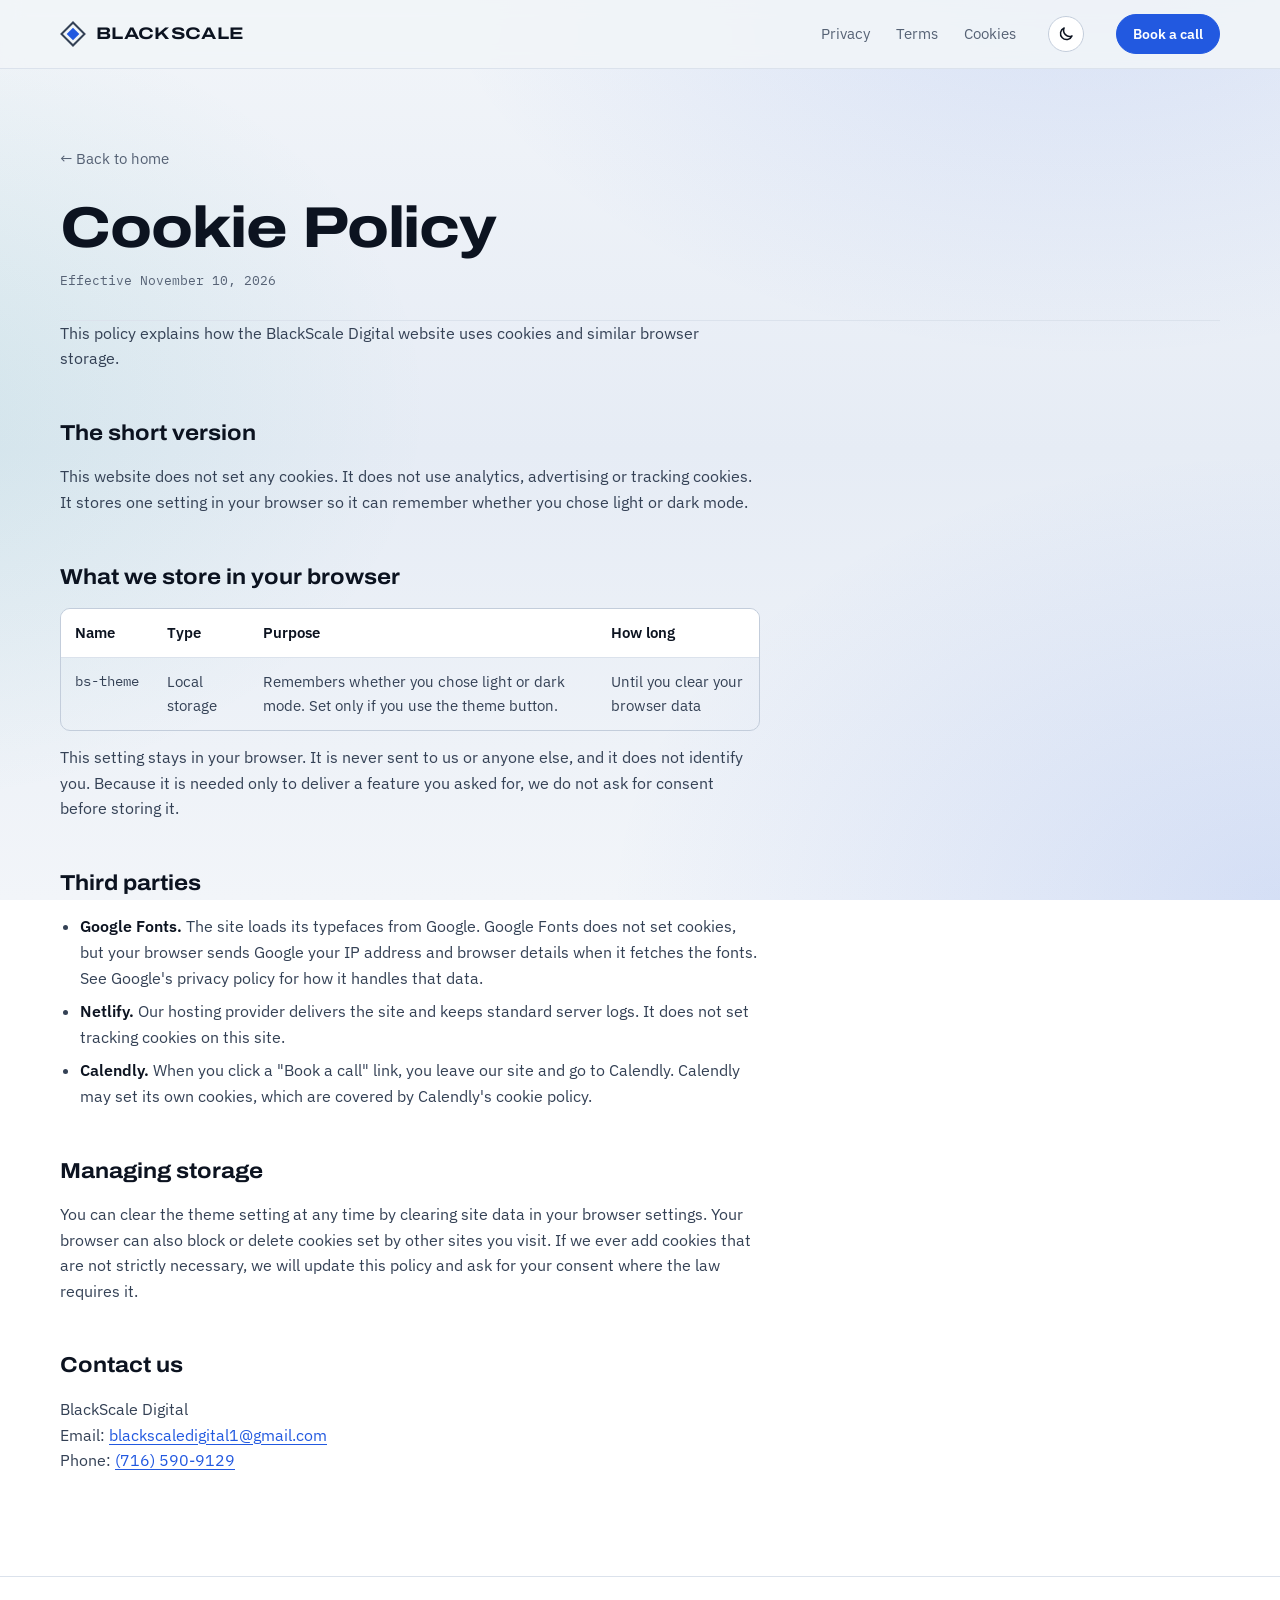
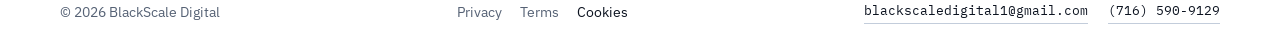
==== cookies.html @ 76a4054e "Add privacy policy, terms of use and cookie policy pages Co-Authored-By: Claude Opus 5.5 <noreply@an" ====
<!DOCTYPE html>
<html lang="en">
<head>
  <meta charset="UTF-8">
  <meta name="viewport" content="width=device-width, initial-scale=1.0, viewport-fit=cover">
  <title>Cookie Policy | BlackScale Digital</title>
  <meta name="description" content="Which cookies and browser storage the BlackScale Digital website uses.">
  <link rel="icon" href="logo.png">
  <link rel="preconnect" href="https://fonts.googleapis.com">
  <link rel="preconnect" href="https://fonts.gstatic.com" crossorigin>
  <link href="https://fonts.googleapis.com/css2?family=Archivo:wdth,wght@62..125,400..800&family=IBM+Plex+Mono:wght@400;500&family=IBM+Plex+Sans:wght@400;500;600&display=swap" rel="stylesheet">
  <link rel="stylesheet" href="style.css">
  <script>
    (function () {
      var t = null;
      try { t = localStorage.getItem('bs-theme'); } catch (e) {}
      if (t !== 'light' && t !== 'dark') t = document.documentElement.dataset.theme || (window.matchMedia('(prefers-color-scheme: light)').matches ? 'light' : 'dark');
      document.documentElement.dataset.theme = t;
    })();
  </script>
</head>
<body>
  <header class="site-header">
    <div class="wrap header-row">
      <a href="index.html" class="brand" aria-label="BlackScale home">
        <svg class="brand-mark" viewBox="0 0 32 32" aria-hidden="true">
          <rect x="6" y="6" width="20" height="20" transform="rotate(45 16 16)" fill="none" stroke="var(--silver)" stroke-width="2.5"/>
          <rect x="10.5" y="10.5" width="11" height="11" transform="rotate(45 16 16)" fill="var(--accent)"/>
        </svg>
        <span class="brand-word">BlackScale</span>
      </a>
      <nav class="nav" aria-label="Legal"><a href="privacy.html">Privacy</a> <a href="terms.html">Terms</a> <a href="cookies.html" aria-current="page">Cookies</a></nav>
      <button class="theme-toggle" id="themeToggle" type="button" aria-label="Switch color theme">
        <svg class="moon" viewBox="0 0 24 24" fill="none" stroke="currentColor" stroke-width="2" stroke-linecap="round" stroke-linejoin="round" aria-hidden="true"><path d="M20 14.5A8 8 0 0 1 9.5 4a8 8 0 1 0 10.5 10.5z"/></svg>
        <svg class="sun" viewBox="0 0 24 24" fill="none" stroke="currentColor" stroke-width="2" stroke-linecap="round" aria-hidden="true"><circle cx="12" cy="12" r="4"/><path d="M12 2v2M12 20v2M2 12h2M20 12h2M4.9 4.9l1.4 1.4M17.7 17.7l1.4 1.4M4.9 19.1l1.4-1.4M17.7 6.3l1.4-1.4"/></svg>
      </button>
      <a class="btn btn-small" href="https://calendly.com/contact-blackscale/30min" target="_blank" rel="noopener">Book a call</a>
    </div>
  </header>

  <main class="legal">
    <div class="wrap">
      <a class="back" href="index.html">← Back to home</a>
      <h1>Cookie Policy</h1>
      <p class="effective mono">Effective November 10, 2026</p>
      <div class="prose">

<p>This policy explains how the BlackScale Digital website uses cookies and similar browser storage.</p>

<h2>The short version</h2>
<p>This website does not set any cookies. It does not use analytics, advertising or tracking cookies. It stores one setting in your browser so it can remember whether you chose light or dark mode.</p>

<h2>What we store in your browser</h2>
<div class="table-wrap">
  <table>
    <thead><tr><th>Name</th><th>Type</th><th>Purpose</th><th>How long</th></tr></thead>
    <tbody>
      <tr><td class="mono">bs-theme</td><td>Local storage</td><td>Remembers whether you chose light or dark mode. Set only if you use the theme button.</td><td>Until you clear your browser data</td></tr>
    </tbody>
  </table>
</div>
<p>This setting stays in your browser. It is never sent to us or anyone else, and it does not identify you. Because it is needed only to deliver a feature you asked for, we do not ask for consent before storing it.</p>

<h2>Third parties</h2>
<ul>
  <li><b>Google Fonts.</b> The site loads its typefaces from Google. Google Fonts does not set cookies, but your browser sends Google your IP address and browser details when it fetches the fonts. See Google's privacy policy for how it handles that data.</li>
  <li><b>Netlify.</b> Our hosting provider delivers the site and keeps standard server logs. It does not set tracking cookies on this site.</li>
  <li><b>Calendly.</b> When you click a "Book a call" link, you leave our site and go to Calendly. Calendly may set its own cookies, which are covered by Calendly's cookie policy.</li>
</ul>

<h2>Managing storage</h2>
<p>You can clear the theme setting at any time by clearing site data in your browser settings. Your browser can also block or delete cookies set by other sites you visit. If we ever add cookies that are not strictly necessary, we will update this policy and ask for your consent where the law requires it.</p>

<h2>Contact us</h2>
<p>BlackScale Digital<br>Email: <a href="mailto:blackscaledigital1@gmail.com">blackscaledigital1@gmail.com</a><br>Phone: <a href="tel:+17165909129">(716) 590-9129</a></p>

      </div>
    </div>
  </main>

  <footer class="site-footer">
    <div class="wrap footer-row">
      <span>© 2026 BlackScale Digital</span>
      <span class="footer-links"><a href="privacy.html">Privacy</a> <a href="terms.html">Terms</a> <a href="cookies.html" aria-current="page">Cookies</a></span>
      <span class="footer-contact">
        <a href="mailto:blackscaledigital1@gmail.com">blackscaledigital1@gmail.com</a>
        <a href="tel:+17165909129">(716) 590-9129</a>
      </span>
    </div>
  </footer>

  <script src="script.js"></script>
</body>
</html>
---- style.css ----
/* Layout: one 1200px column; wide-set display type over a graphite ground; the live console is the one loud element. */
:root {
  --bg: #0a0d12;
  --surface: #10151d;
  --surface-2: #161d28;
  --visor: #05070a;
  --line: #1f2733;
  --line-strong: #2c3747;
  --fg: #e7ebf1;
  --muted: #8d98a9;
  --silver: #b9c4d3;
  --accent: #4c8dff;
  --accent-ink: #06101f;

  --probe: #4c8dff;
  --red: #ff5f57;
  --teal: #2fd2c2;
  --pass: #3ccf8e;
  --fail: #ff5f57;
  --warn: #f2b544;

  --f-display: "Archivo", "Helvetica Neue", Arial, sans-serif;
  --f-body: "IBM Plex Sans", "Segoe UI", system-ui, sans-serif;
  --f-mono: "IBM Plex Mono", ui-monospace, "SFMono-Regular", Menlo, monospace;

  --step--1: 0.8125rem;
  --step-0: 1rem;
  --step-1: 1.1875rem;
  --step-2: clamp(1.5rem, 1.1rem + 1.6vw, 2.25rem);
  --step-3: clamp(2.4rem, 1.2rem + 5.2vw, 5.4rem);

  --bg-2: #0d1320;
  --glow-a: rgb(76 141 255 / .16);
  --glow-b: rgb(47 210 194 / .08);
  --trace-opacity: .32;
  --shadow: rgb(0 0 0 / .5);
  --radius: 10px;
  color-scheme: dark;
}
@media (prefers-color-scheme: light) {
  :root:not([data-theme="dark"]) {
  --bg: #f2f5f9;
  --bg-2: #e6ecf5;
  --surface: #ffffff;
  --surface-2: #eef2f7;
  --visor: #0f1520;
  --line: #dbe2ec;
  --line-strong: #c3cddb;
  --fg: #0c1320;
  --muted: #566275;
  --silver: #344155;
  --accent: #2259e0;
  --accent-ink: #ffffff;
  --probe: #2259e0;
  --red: #d2362e;
  --teal: #0b958a;
  --pass: #138a55;
  --fail: #d2362e;
  --warn: #a8670c;
  --glow-a: rgb(34 89 224 / .14);
  --glow-b: rgb(11 149 138 / .10);
  --trace-opacity: .22;
  --shadow: rgb(15 25 45 / .18);
  color-scheme: light;
  }
}
:root[data-theme="light"] {
  --bg: #f2f5f9;
  --bg-2: #e6ecf5;
  --surface: #ffffff;
  --surface-2: #eef2f7;
  --visor: #0f1520;
  --line: #dbe2ec;
  --line-strong: #c3cddb;
  --fg: #0c1320;
  --muted: #566275;
  --silver: #344155;
  --accent: #2259e0;
  --accent-ink: #ffffff;
  --probe: #2259e0;
  --red: #d2362e;
  --teal: #0b958a;
  --pass: #138a55;
  --fail: #d2362e;
  --warn: #a8670c;
  --glow-a: rgb(34 89 224 / .14);
  --glow-b: rgb(11 149 138 / .10);
  --trace-opacity: .22;
  --shadow: rgb(15 25 45 / .18);
  color-scheme: light;
}

*, *::before, *::after { box-sizing: border-box; }
[hidden] { display: none !important; }
html { scroll-behavior: smooth; -webkit-text-size-adjust: 100%; }
body {
  margin: 0;
  background:
    radial-gradient(60rem 40rem at 85% -10%, var(--glow-a), transparent 70%),
    radial-gradient(50rem 36rem at -10% 45%, var(--glow-b), transparent 70%),
    radial-gradient(60rem 40rem at 100% 100%, var(--glow-a), transparent 70%),
    linear-gradient(180deg, var(--bg) 0%, var(--bg-2) 50%, var(--bg) 100%);
  background-attachment: fixed;
  color: var(--fg);
  font-family: var(--f-body);
  font-size: var(--step-0);
  line-height: 1.6;
  -webkit-font-smoothing: antialiased;
}
img, svg { max-width: 100%; }
a { color: inherit; }
h1, h2, h3 { font-family: var(--f-display); margin: 0; text-wrap: balance; }
p { margin: 0; }
.mono { font-family: var(--f-mono); font-variant-numeric: tabular-nums; }
:focus-visible { outline: 2px solid var(--accent); outline-offset: 3px; border-radius: 4px; }

.wrap {
  max-width: 1200px;
  margin-inline: auto;
  padding-left: max(20px, env(safe-area-inset-left, 0px));
  padding-right: max(20px, env(safe-area-inset-right, 0px));
}

/* ---------- Background traces ---------- */
#traces { position: fixed; inset: 0; width: 100%; height: 100%; z-index: -1; pointer-events: none; opacity: var(--trace-opacity);
  -webkit-mask-image: radial-gradient(120% 90% at 50% 40%, #000 30%, rgb(0 0 0 / .55) 100%);
          mask-image: radial-gradient(120% 90% at 50% 40%, #000 30%, rgb(0 0 0 / .55) 100%); }

/* ---------- Header ---------- */
.site-header {
  position: sticky;
  top: 0;
  z-index: 20;
  background: color-mix(in srgb, var(--bg) 86%, transparent);
  backdrop-filter: blur(10px);
  -webkit-backdrop-filter: blur(10px);
  border-bottom: 1px solid var(--line);
  padding-top: env(safe-area-inset-top, 0px);
}
.header-row { display: flex; align-items: center; gap: 32px; padding-block: 14px; }
.brand { display: flex; align-items: center; gap: 10px; text-decoration: none; }
.brand-mark { width: 26px; height: 26px; }
.brand-word {
  font-family: var(--f-display);
  font-stretch: 125%;
  font-weight: 700;
  font-size: 1.05rem;
  letter-spacing: 0.02em;
  text-transform: uppercase;
}
.nav { display: flex; gap: 26px; margin-left: auto; }
.theme-toggle { flex: none; width: 36px; height: 36px; display: grid; place-items: center; border-radius: 50%; border: 1px solid var(--line-strong); background: var(--surface); color: var(--fg); cursor: pointer; transition: background .15s; }
.theme-toggle:hover { background: var(--surface-2); }
.theme-toggle svg { width: 18px; height: 18px; }
.theme-toggle .sun { display: none; }
:root[data-theme="dark"] .theme-toggle .sun { display: block; }
:root[data-theme="dark"] .theme-toggle .moon { display: none; }
.nav a { text-decoration: none; color: var(--muted); font-size: 0.9375rem; transition: color .15s; }
.nav a:hover { color: var(--fg); }

.btn {
  display: inline-flex;
  align-items: center;
  justify-content: center;
  gap: 8px;
  padding: 13px 22px;
  border-radius: 999px;
  background: var(--accent);
  color: var(--accent-ink);
  font-weight: 600;
  text-decoration: none;
  border: 1px solid var(--accent);
  transition: transform .15s, background .15s;
  white-space: nowrap;
}
.btn:hover { transform: translateY(-1px); background: color-mix(in srgb, var(--accent) 88%, white); }
.btn-small { padding: 8px 16px; font-size: 0.875rem; }
.btn-ghost { background: transparent; color: var(--fg); border-color: var(--line-strong); }
.btn-ghost:hover { background: var(--surface-2); }

/* ---------- Hero ---------- */
.hero { padding-block: clamp(64px, 10vw, 128px) clamp(40px, 6vw, 72px); }
.eyebrow {
  font-family: var(--f-mono);
  font-size: var(--step--1);
  color: var(--silver);
  letter-spacing: 0.06em;
  text-transform: uppercase;
  margin-bottom: 28px;
}
.hero h1 {
  font-size: var(--step-3);
  font-stretch: 118%;
  font-weight: 760;
  line-height: 0.98;
  letter-spacing: -0.025em;
  max-width: 14ch;
}
.hero-foot {
  display: grid;
  grid-template-columns: minmax(0, 1fr) auto;
  gap: 40px;
  align-items: end;
  margin-top: 44px;
  padding-top: 28px;
  border-top: 1px solid var(--line);
}
.lede { color: var(--muted); font-size: var(--step-1); max-width: 62ch; line-height: 1.55; }
.hero-actions { display: flex; gap: 12px; flex-wrap: wrap; }

/* ---------- Sections ---------- */
section { padding-block: clamp(56px, 8vw, 104px); }
.section-head { display: grid; gap: 10px; margin-bottom: 36px; max-width: 64ch; }
.section-head h2 { font-size: var(--step-2); font-stretch: 112%; font-weight: 700; letter-spacing: -0.015em; line-height: 1.1; }
.section-head p { color: var(--muted); }
.live { padding-top: 0; }

/* ---------- Console ---------- */
.console {
  --agent: var(--probe);
  background: var(--surface);
  border: 1px solid var(--line-strong);
  border-radius: 16px;
  overflow: hidden;
  box-shadow: 0 40px 80px -40px color-mix(in srgb, var(--agent) 35%, transparent);
  transition: box-shadow .5s;
}
.console[data-mode="red"] { --agent: var(--red); }
.console[data-mode="blue"] { --agent: var(--teal); }

.console-bar {
  display: flex;
  align-items: center;
  justify-content: space-between;
  flex-wrap: wrap;
  gap: 16px;
  padding: 16px 20px;
  border-bottom: 1px solid var(--line);
}
.agent-id { display: flex; align-items: center; gap: 16px; min-width: 0; }
.avatar-live { width: 76px; height: 76px; flex: none; overflow: visible; }
#eyes { transition: transform .45s cubic-bezier(.3,.7,.3,1); }
.eye { transform-box: fill-box; transform-origin: center; animation: blink 5.2s infinite; }
.eye:nth-child(2) { animation-delay: .04s; }
@keyframes blink { 0%, 93%, 100% { transform: scaleY(1); } 95% { transform: scaleY(.1); } }
.scan { animation: scan 2.6s ease-in-out infinite alternate; }
@keyframes scan { from { transform: translateX(0); } to { transform: translateX(56px); } }
.led { animation: led 1.4s ease-in-out infinite; }
@keyframes led { 50% { opacity: .35; } }
.mouth rect { transform-box: fill-box; transform-origin: center; }
.avatar-live.talk .mouth rect { animation: talk .5s ease-in-out infinite alternate; }
.avatar-live.talk .mouth rect:nth-child(2) { animation-delay: .1s; }
.avatar-live.talk .mouth rect:nth-child(3) { animation-delay: .2s; }
.avatar-live.talk .mouth rect:nth-child(4) { animation-delay: .05s; }
.avatar-live.talk .mouth rect:nth-child(5) { animation-delay: .15s; }
@keyframes talk { to { transform: scaleY(2.6); } }
.avatar-live.alarm .antenna { animation: shake .3s 3; }
@keyframes shake { 25% { transform: translateX(-2px); } 75% { transform: translateX(2px); } }

.agent-name { font-family: var(--f-display); font-stretch: 115%; font-weight: 700; font-size: 1.25rem; }
.agent-role { font-family: var(--f-body); font-stretch: 100%; font-weight: 400; font-size: 0.875rem; color: var(--muted); margin-left: 6px; }
.agent-status { display: flex; align-items: center; gap: 6px; font-size: 0.875rem; color: var(--muted); }
.status-dot { width: 8px; height: 8px; border-radius: 50%; background: var(--agent); box-shadow: 0 0 0 3px color-mix(in srgb, var(--agent) 25%, transparent); }
.console.done .status-dot { background: var(--silver); box-shadow: none; }

.tabs { display: flex; gap: 4px; padding: 4px; background: var(--bg); border: 1px solid var(--line); border-radius: 999px; }
.tabs button {
  font: inherit;
  font-size: 0.875rem;
  font-weight: 500;
  color: var(--muted);
  background: none;
  border: 0;
  padding: 7px 14px;
  border-radius: 999px;
  cursor: pointer;
  transition: background .2s, color .2s;
}
.tabs button span { font-family: var(--f-mono); font-size: 0.75rem; opacity: .7; margin-left: 2px; }
.tabs button:hover { color: var(--fg); }
.tabs button[aria-selected="true"] { background: var(--surface-2); color: var(--fg); box-shadow: inset 0 0 0 1px var(--line-strong); }
.tabs button[aria-selected="true"]::before {
  content: ""; display: inline-block; width: 6px; height: 6px; border-radius: 50%;
  background: var(--agent); margin-right: 7px; vertical-align: 2px;
}

.console-body { display: grid; grid-template-columns: minmax(0, 1.15fr) minmax(0, 1fr); }
.viewport { position: relative; border-right: 1px solid var(--line); min-width: 0; background: var(--bg); }
.vp-chrome { display: flex; align-items: center; gap: 12px; padding: 10px 14px; border-bottom: 1px solid var(--line); background: var(--surface); }
.vp-dots { display: flex; gap: 5px; }
.vp-dots i { width: 9px; height: 9px; border-radius: 50%; background: var(--line-strong); }
.vp-url { font-size: 0.75rem; color: var(--muted); white-space: nowrap; overflow: hidden; text-overflow: ellipsis; min-width: 0; }
.screen { padding: 18px; min-height: 340px; }

.cursor {
  position: absolute;
  left: 0; top: 0;
  width: 20px; height: 20px;
  pointer-events: none;
  transform: translate(60%, 120px);
  transition: transform .7s cubic-bezier(.45,.05,.25,1);
  z-index: 3;
  filter: drop-shadow(0 2px 4px var(--shadow));
}
.cursor.click::after {
  content: ""; position: absolute; left: -6px; top: -6px; width: 14px; height: 14px; border-radius: 50%;
  border: 2px solid var(--agent); animation: ping .5s ease-out forwards;
}
@keyframes ping { from { transform: scale(.4); opacity: 1; } to { transform: scale(2.2); opacity: 0; } }
.hot { outline: 2px solid var(--agent); outline-offset: 2px; transition: outline-color .2s; }

/* Chat under test: Probe and Breach */
.chat { display: grid; gap: 10px; font-size: 0.84rem; }
.chat-head { display: flex; align-items: center; gap: 8px; font-weight: 600; }
.chat-head .seal { width: 22px; height: 22px; border-radius: 50%; border: 1.5px solid var(--silver); display: grid; place-items: center; font-family: var(--f-mono); font-size: 0.6rem; color: var(--silver); }
.chat-head small { font-weight: 400; color: var(--muted); font-family: var(--f-mono); font-size: 0.7rem; margin-left: auto; }
.chat-log { display: grid; gap: 8px; align-content: start; min-height: 220px; max-height: 300px; overflow-y: auto; padding: 4px 2px; }
.bub { max-width: 86%; padding: 9px 12px; border-radius: 12px; line-height: 1.45; animation: evIn .3s ease-out; overflow-wrap: anywhere; }
.bub.user { justify-self: end; background: color-mix(in srgb, var(--agent) 18%, var(--surface)); border: 1px solid color-mix(in srgb, var(--agent) 40%, transparent); border-bottom-right-radius: 4px; }
.bub.bot { justify-self: start; background: var(--surface); border: 1px solid var(--line-strong); border-bottom-left-radius: 4px; color: var(--silver); }
.bub.bot.wrong { border-color: color-mix(in srgb, var(--fail) 60%, transparent); }
.bub.bot.right { border-color: color-mix(in srgb, var(--pass) 45%, transparent); }
.bub small { display: block; font-family: var(--f-mono); font-size: 0.68rem; color: var(--muted); margin-bottom: 3px; }
.chat-input { display: flex; align-items: center; justify-content: space-between; gap: 8px; border: 1px solid var(--line-strong); border-radius: 999px; padding: 8px 8px 8px 14px; color: var(--muted); background: var(--surface); min-width: 0; }
.chat-input span { white-space: nowrap; overflow: hidden; text-overflow: ellipsis; min-width: 0; }
.chat-input.typing span { color: var(--fg); }
.chat-input i { flex: none; width: 26px; height: 26px; border-radius: 50%; background: var(--line-strong); }
.leak { color: var(--fail); font-weight: 500; }

/* Fairness comparison: Warden */
.fair { display: grid; gap: 12px; font-size: 0.84rem; }
.fair-note { color: var(--muted); font-size: 0.78rem; }
.fair-table { display: grid; border: 1px solid var(--line-strong); border-radius: 8px; overflow: hidden; }
.fair-row { display: grid; grid-template-columns: minmax(0, 1.1fr) minmax(0, 1.4fr) 48px; gap: 12px; align-items: center; padding: 11px 12px; border-top: 1px solid var(--line); }
.fair-row:first-child { border-top: 0; }
.fair-row b { font-weight: 500; }
.fair-row b small { display: block; font-weight: 400; color: var(--muted); font-size: 0.72rem; }
.bar { height: 8px; border-radius: 4px; background: var(--surface-2); overflow: hidden; }
.bar i { display: block; height: 100%; width: 0; background: var(--agent); border-radius: 4px; transition: width .8s cubic-bezier(.3,.7,.3,1); }
.fair-row.gap .bar i { background: var(--warn); }
.fair-row .pct { font-family: var(--f-mono); text-align: right; color: var(--silver); font-variant-numeric: tabular-nums; }
.fair-row.gap .pct { color: var(--warn); }
.evidence { display: flex; align-items: center; gap: 10px; padding: 10px 12px; border: 1px dashed var(--line-strong); border-radius: 8px; color: var(--muted); font-size: 0.78rem; }
.evidence.filed { border-style: solid; border-color: color-mix(in srgb, var(--pass) 45%, transparent); color: var(--silver); }
.evidence .doc { width: 18px; height: 22px; border: 1.5px solid currentColor; border-radius: 3px; flex: none; }
@keyframes evIn { from { opacity: .2; transform: translateY(-4px); } }

/* Trace */
.trace { display: flex; flex-direction: column; min-width: 0; }
.trace-head { display: flex; justify-content: space-between; padding: 10px 16px; font-size: 0.75rem; color: var(--muted); border-bottom: 1px solid var(--line); text-transform: uppercase; letter-spacing: 0.06em; }
.log { list-style: none; margin: 0; padding: 10px 0; font-family: var(--f-mono); font-size: 0.78rem; line-height: 1.5; display: grid; align-content: start; gap: 2px; max-height: 420px; overflow-y: auto; }
.log li { display: grid; grid-template-columns: 56px 42px minmax(0, 1fr); gap: 8px; padding: 4px 16px; animation: lineIn .3s ease-out; }
.log .ts { color: var(--muted); font-variant-numeric: tabular-nums; }
.log .tag { font-size: 0.6875rem; font-weight: 500; padding-top: 1px; }
.log .msg { color: var(--fg); overflow-wrap: anywhere; }
.l-info .tag { color: var(--muted); }
.l-act .tag { color: var(--agent); }
.l-ok .tag { color: var(--pass); }
.l-warn .tag { color: var(--warn); }
.l-fail { background: color-mix(in srgb, var(--fail) 9%, transparent); }
.l-fail .tag { color: var(--fail); }
.log li.cur .msg::after { content: "▍"; color: var(--agent); animation: caret 1s steps(1) infinite; margin-left: 2px; }
@keyframes caret { 50% { opacity: 0; } }
@keyframes lineIn { from { opacity: 0; transform: translateX(-4px); } }

/* Finding */
.finding {
  border-top: 1px solid var(--line);
  padding: 20px;
  display: grid;
  grid-template-columns: minmax(0, 1.1fr) minmax(0, 1fr);
  gap: 24px;
  animation: lineIn .4s ease-out;
}
.finding-title { display: grid; gap: 8px; align-content: start; }
.sev { justify-self: start; font-family: var(--f-mono); font-size: 0.6875rem; letter-spacing: .06em; text-transform: uppercase; padding: 3px 8px; border-radius: 4px; }
.sev-high { color: var(--fail); background: color-mix(in srgb, var(--fail) 15%, transparent); }
.sev-med { color: var(--warn); background: color-mix(in srgb, var(--warn) 15%, transparent); }
.sev-ok { color: var(--pass); background: color-mix(in srgb, var(--pass) 15%, transparent); }
.finding h3 { font-size: 1.125rem; font-stretch: 105%; line-height: 1.3; }
.finding-meta { font-family: var(--f-mono); font-size: 0.75rem; color: var(--muted); display: flex; flex-wrap: wrap; gap: 4px 14px; }
.finding ol { margin: 0; padding-left: 18px; color: var(--silver); font-size: 0.875rem; display: grid; gap: 3px; }
.finding .fix { font-size: 0.875rem; color: var(--silver); }
.finding .fix b { color: var(--fg); font-weight: 600; }

/* ---------- Agents ---------- */
.agent-card { --agent: var(--probe); border-top: 2px solid var(--agent); padding-top: 24px; display: grid; gap: 20px; align-content: start; }
.agent-card-head { display: flex; gap: 16px; align-items: center; }
.avatar-sm { width: 60px; height: 60px; color: var(--agent); flex: none; }
.agent-kicker { font-family: var(--f-mono); font-size: 0.75rem; text-transform: uppercase; letter-spacing: .06em; color: var(--agent); }
.agent-card h3 { font-size: 1.6rem; font-stretch: 118%; font-weight: 720; }
.agent-card h3 span { font-family: var(--f-body); font-stretch: 100%; font-size: 1rem; font-weight: 400; color: var(--muted); margin-left: 8px; }
.tasks { list-style: none; margin: 0; padding: 0; display: grid; }
.tasks li { padding: 11px 0 11px 22px; border-top: 1px solid var(--line); position: relative; color: var(--silver); }
.tasks li::before { content: ""; position: absolute; left: 2px; top: 20px; width: 8px; height: 8px; transform: rotate(45deg); border: 1.5px solid var(--agent); }
.agent-grid { display: grid; grid-template-columns: repeat(3, minmax(0, 1fr)); gap: 32px; }
.agent-card > p { color: var(--silver); }

/* ---------- Audience ---------- */
.audience { padding-top: 0; }
.aud-grid { display: grid; grid-template-columns: repeat(3, minmax(0, 1fr)); gap: 1px; background: var(--line); border: 1px solid var(--line); border-radius: 14px; overflow: hidden; }
.aud { background: color-mix(in srgb, var(--surface) 88%, transparent); padding: 28px 24px; display: grid; gap: 12px; align-content: start; }
.aud h3 { font-size: 1.3rem; font-stretch: 112%; }
.aud p { color: var(--muted); }
.aud .uses { font-family: var(--f-mono); font-size: 0.75rem; color: var(--silver); display: flex; flex-wrap: wrap; gap: 6px; }
.aud .uses span { padding: 3px 8px; border: 1px solid var(--line-strong); border-radius: 4px; }

/* ---------- Engagements ---------- */
.plans-grid { display: grid; grid-template-columns: repeat(2, minmax(0, 1fr)); gap: 24px; margin-top: 48px; }
.offer { border: 1px solid var(--line-strong); border-radius: 14px; padding: 28px; display: grid; gap: 14px; align-content: start; background: var(--surface); }
.offer.main { border-color: var(--accent); }
.offer-kicker { font-family: var(--f-mono); font-size: 0.75rem; text-transform: uppercase; letter-spacing: .06em; color: var(--muted); }
.offer.main .offer-kicker { color: var(--accent); }
.offer h3 { font-size: 1.5rem; font-stretch: 115%; }
.offer p { color: var(--muted); }

/* ---------- Process ---------- */
.process { border-block: 1px solid var(--line); background: color-mix(in srgb, var(--surface) 72%, transparent); backdrop-filter: blur(2px); }
.steps { list-style: none; margin: 0; padding: 0; display: grid; grid-template-columns: repeat(4, minmax(0, 1fr)); gap: 28px; }
.steps li { display: grid; gap: 10px; align-content: start; padding-top: 18px; border-top: 1px solid var(--line-strong); }
.step-n { color: var(--accent); font-size: 0.8125rem; }
.steps h3 { font-size: 1.25rem; font-stretch: 112%; }
.steps p { color: var(--muted); font-size: 0.9375rem; }

/* ---------- FAQ ---------- */
.faq-grid { display: grid; grid-template-columns: minmax(0, 1fr) minmax(0, 1.6fr); gap: 48px; }
.faq-list { display: grid; }
.faq details { border-top: 1px solid var(--line); }
.faq details:last-child { border-bottom: 1px solid var(--line); }
.faq summary { cursor: pointer; list-style: none; padding: 18px 32px 18px 0; position: relative; font-weight: 500; font-size: 1.0625rem; }
.faq summary::-webkit-details-marker { display: none; }
.faq summary::after { content: "+"; position: absolute; right: 4px; top: 14px; font-family: var(--f-mono); font-size: 1.25rem; color: var(--muted); }
.faq details[open] summary::after { content: "–"; }
.faq details p { color: var(--muted); padding-bottom: 20px; max-width: 64ch; }

/* ---------- Closing ---------- */
.closing-inner { display: grid; gap: 16px; justify-items: start; }
.closing h2 { font-size: var(--step-3); font-stretch: 118%; font-weight: 760; line-height: 1; letter-spacing: -0.02em; max-width: 16ch; }
.closing p { color: var(--muted); font-size: var(--step-1); margin-bottom: 12px; }

.site-footer { border-top: 1px solid var(--line); }
.footer-contact { display: flex; flex-wrap: wrap; gap: 8px 20px; font-family: var(--f-mono); font-size: 0.8125rem; }
.footer-contact a, .contact-line a { color: var(--fg); text-decoration: none; border-bottom: 1px solid var(--line-strong); }
.footer-contact a:hover, .contact-line a:hover { border-color: var(--accent); }
.closing p.contact-line { font-size: var(--step-0); margin: 12px 0 0; overflow-wrap: anywhere; }
.footer-row { display: flex; justify-content: space-between; flex-wrap: wrap; gap: 12px; padding-block: 24px max(24px, env(safe-area-inset-bottom, 0px)); color: var(--muted); font-size: 0.875rem; }

/* ---------- Legal pages ---------- */
.footer-links { display: flex; gap: 18px; }
.footer-links a { color: var(--muted); text-decoration: none; }
.footer-links a:hover, .footer-links a[aria-current="page"] { color: var(--fg); }
.legal { padding-block: clamp(40px, 6vw, 80px) clamp(56px, 8vw, 104px); }
.legal .back { display: inline-block; color: var(--muted); text-decoration: none; font-size: 0.9375rem; margin-bottom: 28px; }
.legal .back:hover { color: var(--fg); }
.legal h1 { font-size: clamp(2.2rem, 1.4rem + 3vw, 3.6rem); font-stretch: 118%; font-weight: 760; letter-spacing: -0.02em; line-height: 1; }
.legal .effective { color: var(--muted); font-size: var(--step--1); margin-top: 14px; padding-bottom: 28px; border-bottom: 1px solid var(--line); }
.prose { max-width: 70ch; color: var(--silver); }
.prose > * + * { margin-top: 14px; }
.prose h2 { font-size: 1.35rem; font-stretch: 110%; color: var(--fg); margin-top: 44px; }
.prose h3 { font-size: 1.05rem; color: var(--fg); margin-top: 24px; font-stretch: 105%; }
.prose ul { padding-left: 20px; display: grid; gap: 8px; }
.prose b { color: var(--fg); font-weight: 600; }
.prose a { color: var(--accent); text-underline-offset: 3px; }
.table-wrap { overflow-x: auto; border: 1px solid var(--line-strong); border-radius: 10px; }
.prose table { width: 100%; border-collapse: collapse; font-size: 0.9375rem; min-width: 520px; }
.prose th, .prose td { text-align: left; padding: 12px 14px; border-top: 1px solid var(--line); vertical-align: top; }
.prose td.mono { white-space: nowrap; font-family: var(--f-mono); font-size: 0.875rem; }
.prose th { border-top: 0; color: var(--fg); font-weight: 600; background: var(--surface); }

/* ---------- Responsive ---------- */
@media (max-width: 960px) {
  .console-body { grid-template-columns: minmax(0, 1fr); }
  .viewport { border-right: 0; border-bottom: 1px solid var(--line); }
  .log { max-height: 300px; }
  .finding { grid-template-columns: minmax(0, 1fr); }
  .agent-grid, .aud-grid, .plans-grid { grid-template-columns: minmax(0, 1fr); }
  .steps { grid-template-columns: repeat(2, minmax(0, 1fr)); }
  .faq-grid { grid-template-columns: minmax(0, 1fr); gap: 0; }
}
@media (max-width: 720px) {
  .nav { display: none; }
  .footer-row { flex-direction: column; }
  .header-row { gap: 12px; }
  .brand { margin-right: auto; }
  .hero-foot { grid-template-columns: minmax(0, 1fr); gap: 24px; }
  .hero h1 { font-stretch: 108%; }
  .fair-row { grid-template-columns: minmax(0, 1fr) 48px; }
  .fair-row .bar { grid-column: 1 / -1; grid-row: 2; }
  .tabs { width: 100%; }
  .tabs button { flex: 1; padding-inline: 6px; }
  .steps { grid-template-columns: minmax(0, 1fr); }
  .screen { min-height: 0; padding: 14px; }
}

@media (prefers-reduced-motion: reduce) {
  *, *::before, *::after { animation: none !important; transition: none !important; }
  html { scroll-behavior: auto; }
}
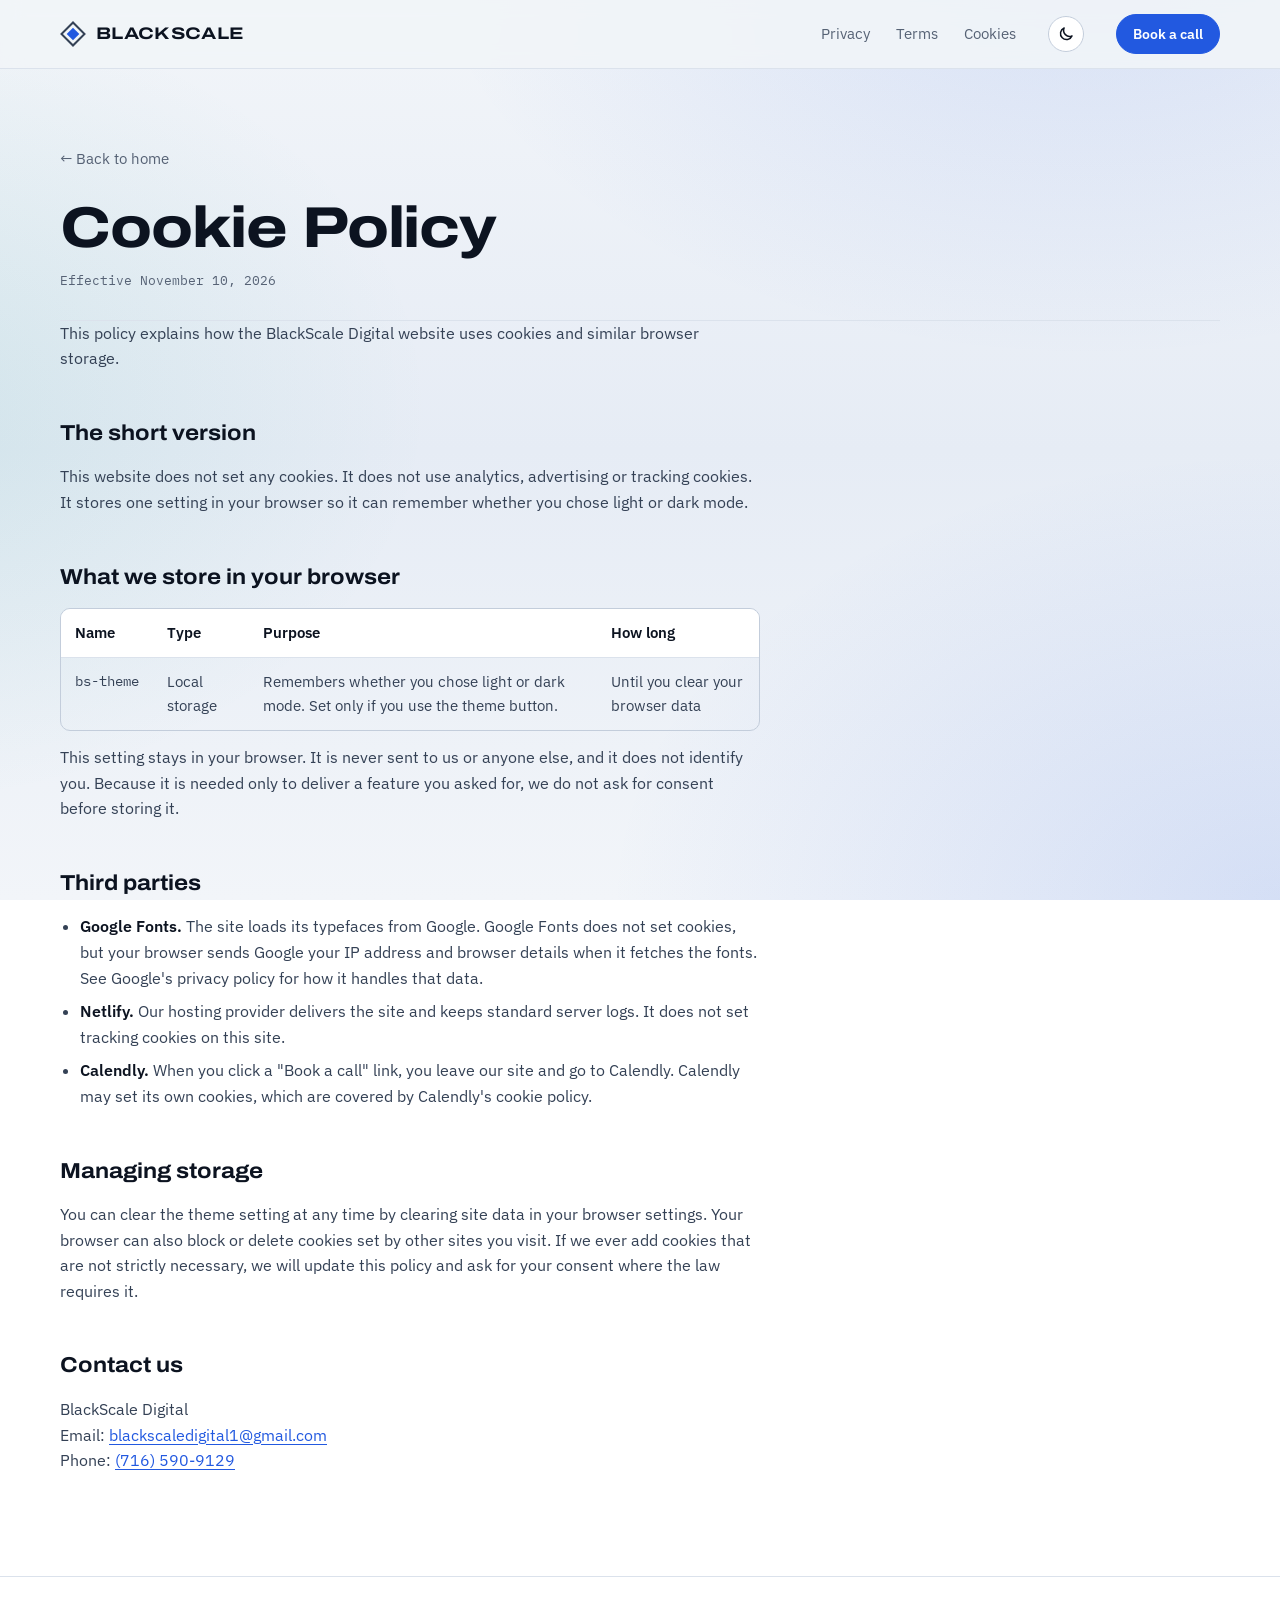
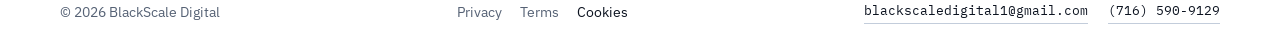
==== commit 1ad0d560: "Set blackscale.digital as canonical domain; add sitemap and robots.txt Co-Authored-By: Claude Opus 5" ====
--- a/cookies.html
+++ b/cookies.html
@@ -6,6 +6,14 @@
   <title>Cookie Policy | BlackScale Digital</title>
   <meta name="description" content="Which cookies and browser storage the BlackScale Digital website uses.">
   <link rel="icon" href="logo.png">
+  <link rel="canonical" href="https://blackscale.digital/cookies.html">
+  <meta property="og:type" content="website">
+  <meta property="og:site_name" content="BlackScale Digital">
+  <meta property="og:title" content="Cookie Policy | BlackScale Digital">
+  <meta property="og:description" content="Which cookies and browser storage the BlackScale Digital website uses.">
+  <meta property="og:url" content="https://blackscale.digital/cookies.html">
+  <meta property="og:image" content="https://blackscale.digital/logo.png">
+  <meta name="twitter:card" content="summary">
   <link rel="preconnect" href="https://fonts.googleapis.com">
   <link rel="preconnect" href="https://fonts.gstatic.com" crossorigin>
   <link href="https://fonts.googleapis.com/css2?family=Archivo:wdth,wght@62..125,400..800&family=IBM+Plex+Mono:wght@400;500&family=IBM+Plex+Sans:wght@400;500;600&display=swap" rel="stylesheet">
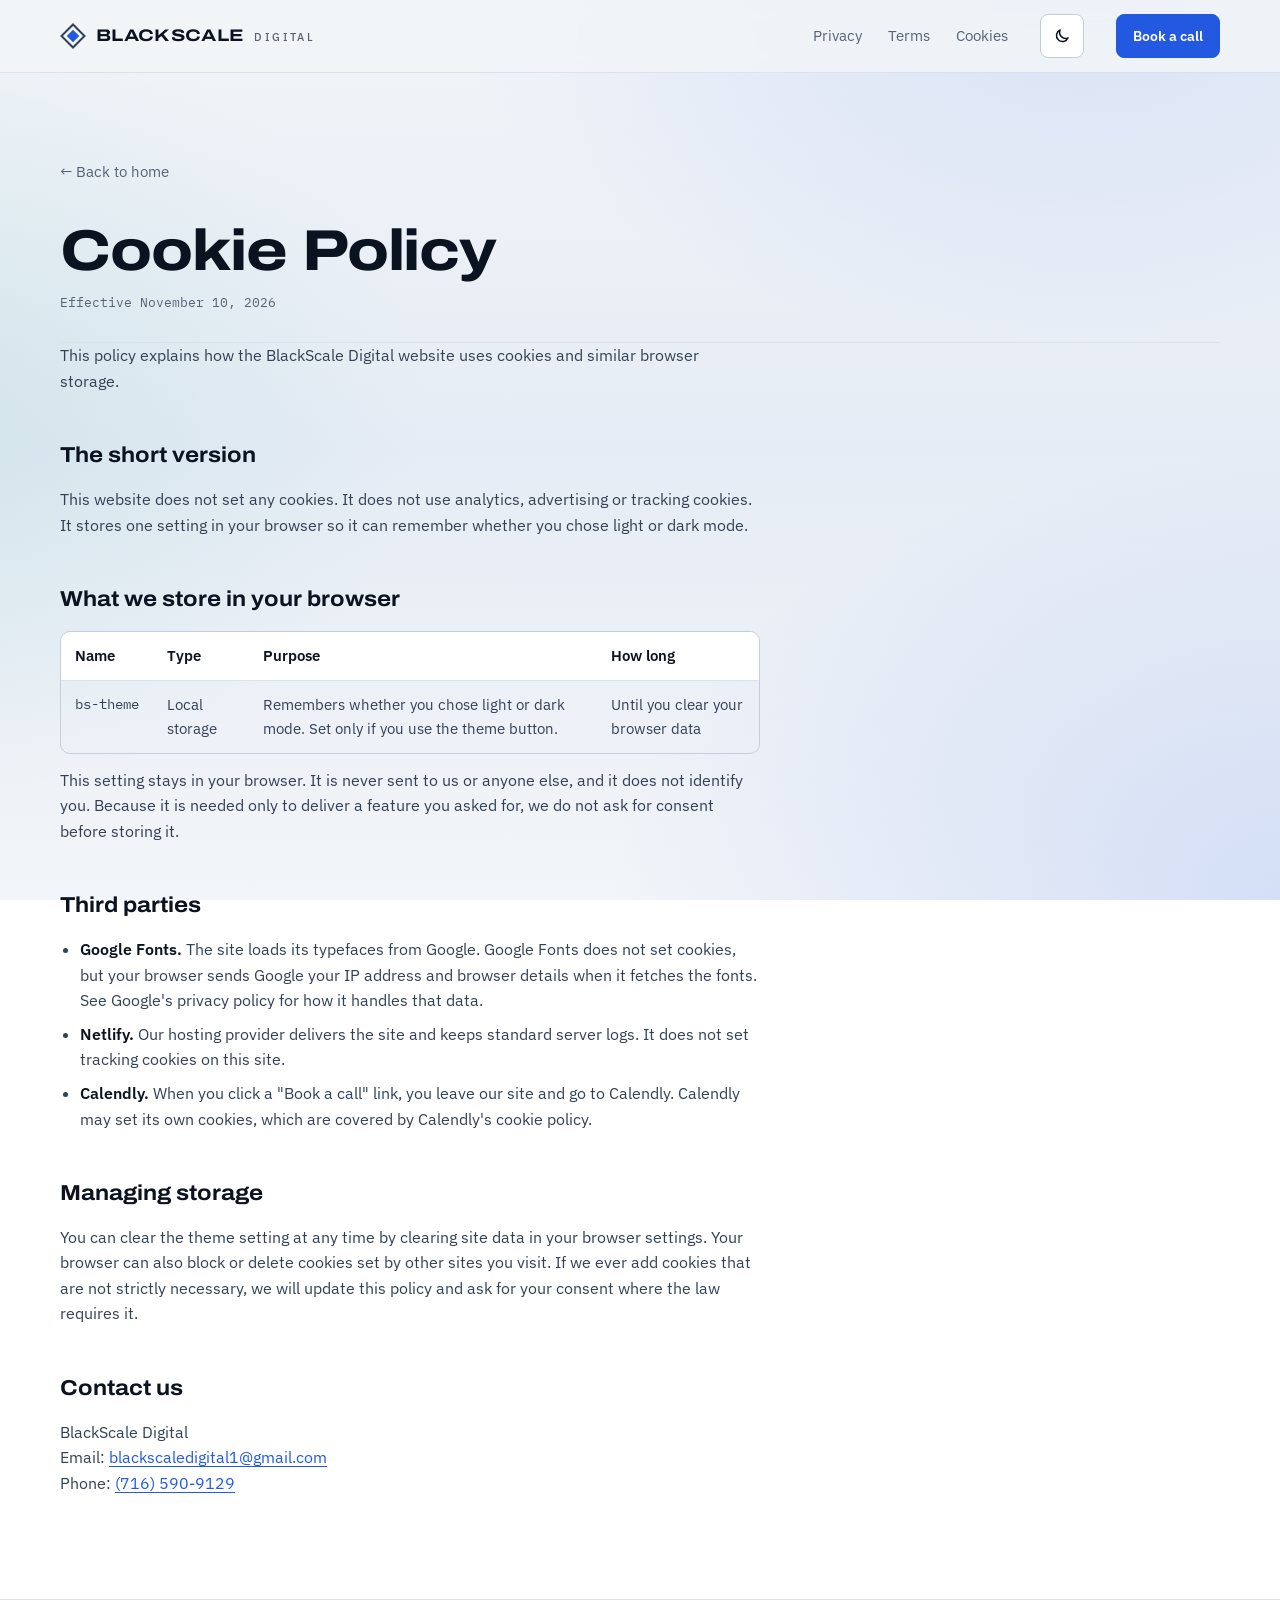
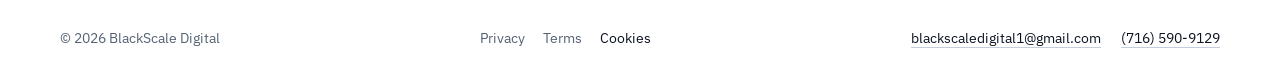
==== commit 527aa24e: "Rework hero, add about section and sample report, fix accessibility and layout issues" ====
--- a/cookies.html
+++ b/cookies.html
@@ -35,7 +35,7 @@
           <rect x="6" y="6" width="20" height="20" transform="rotate(45 16 16)" fill="none" stroke="var(--silver)" stroke-width="2.5"/>
           <rect x="10.5" y="10.5" width="11" height="11" transform="rotate(45 16 16)" fill="var(--accent)"/>
         </svg>
-        <span class="brand-word">BlackScale</span>
+        <span class="brand-word">BlackScale<span class="brand-sub">Digital</span></span>
       </a>
       <nav class="nav" aria-label="Legal"><a href="privacy.html">Privacy</a> <a href="terms.html">Terms</a> <a href="cookies.html" aria-current="page">Cookies</a></nav>
       <button class="theme-toggle" id="themeToggle" type="button" aria-label="Switch color theme">
--- a/style.css
+++ b/style.css
@@ -21,6 +21,7 @@
 
   --f-display: "Archivo", "Helvetica Neue", Arial, sans-serif;
   --f-body: "IBM Plex Sans", "Segoe UI", system-ui, sans-serif;
+  --f-hand: "Caveat", "Segoe Print", "Bradley Hand", cursive;
   --f-mono: "IBM Plex Mono", ui-monospace, "SFMono-Regular", Menlo, monospace;
 
   --step--1: 0.8125rem;
@@ -52,10 +53,10 @@
   --accent: #2259e0;
   --accent-ink: #ffffff;
   --probe: #2259e0;
-  --red: #d2362e;
-  --teal: #0b958a;
-  --pass: #138a55;
-  --fail: #d2362e;
+  --red: #c42e27;
+  --teal: #08776e;
+  --pass: #0f7a4a;
+  --fail: #c42e27;
   --warn: #a8670c;
   --glow-a: rgb(34 89 224 / .14);
   --glow-b: rgb(11 149 138 / .10);
@@ -78,10 +79,10 @@
   --accent: #2259e0;
   --accent-ink: #ffffff;
   --probe: #2259e0;
-  --red: #d2362e;
-  --teal: #0b958a;
-  --pass: #138a55;
-  --fail: #d2362e;
+  --red: #c42e27;
+  --teal: #08776e;
+  --pass: #0f7a4a;
+  --fail: #c42e27;
   --warn: #a8670c;
   --glow-a: rgb(34 89 224 / .14);
   --glow-b: rgb(11 149 138 / .10);
@@ -138,8 +139,8 @@
   padding-top: env(safe-area-inset-top, 0px);
 }
 .header-row { display: flex; align-items: center; gap: 32px; padding-block: 14px; }
-.brand { display: flex; align-items: center; gap: 10px; text-decoration: none; }
-.brand-mark { width: 26px; height: 26px; }
+.brand { display: flex; align-items: center; gap: 10px; min-height: 44px; text-decoration: none; }
+.brand-mark { width: 26px; height: 26px; flex: none; }
 .brand-word {
   font-family: var(--f-display);
   font-stretch: 125%;
@@ -149,8 +150,15 @@
   text-transform: uppercase;
 }
 .nav { display: flex; gap: 26px; margin-left: auto; }
-.theme-toggle { flex: none; width: 36px; height: 36px; display: grid; place-items: center; border-radius: 50%; border: 1px solid var(--line-strong); background: var(--surface); color: var(--fg); cursor: pointer; transition: background .15s; }
-.theme-toggle:hover { background: var(--surface-2); }
+.theme-toggle, .menu-btn { flex: none; width: 44px; height: 44px; display: grid; place-items: center; border-radius: 8px; border: 1px solid var(--line-strong); background: var(--surface); color: var(--fg); cursor: pointer; transition: background .15s; }
+.theme-toggle:hover, .menu-btn:hover { background: var(--surface-2); }
+.menu-btn { display: none; }
+.nav .nav-book { display: none; }
+.menu-btn svg { width: 20px; height: 20px; }
+.menu-btn .m-close { display: none; }
+.menu-btn[aria-expanded="true"] .m-open { display: none; }
+.menu-btn[aria-expanded="true"] .m-close { display: inline; }
+.brand-sub { font-family: var(--f-body); font-stretch: 100%; font-weight: 500; font-size: 0.6875rem; letter-spacing: 0.22em; color: var(--muted); margin-left: 10px; }
 .theme-toggle svg { width: 18px; height: 18px; }
 .theme-toggle .sun { display: none; }
 :root[data-theme="dark"] .theme-toggle .sun { display: block; }
@@ -163,8 +171,9 @@
   align-items: center;
   justify-content: center;
   gap: 8px;
-  padding: 13px 22px;
-  border-radius: 999px;
+  min-height: 48px;
+  padding: 0 22px;
+  border-radius: 8px;
   background: var(--accent);
   color: var(--accent-ink);
   font-weight: 600;
@@ -174,45 +183,57 @@
   white-space: nowrap;
 }
 .btn:hover { transform: translateY(-1px); background: color-mix(in srgb, var(--accent) 88%, white); }
-.btn-small { padding: 8px 16px; font-size: 0.875rem; }
+.btn-small { min-height: 44px; padding: 0 16px; font-size: 0.875rem; }
 .btn-ghost { background: transparent; color: var(--fg); border-color: var(--line-strong); }
 .btn-ghost:hover { background: var(--surface-2); }
 
 /* ---------- Hero ---------- */
-.hero { padding-block: clamp(64px, 10vw, 128px) clamp(40px, 6vw, 72px); }
-.eyebrow {
-  font-family: var(--f-mono);
-  font-size: var(--step--1);
-  color: var(--silver);
-  letter-spacing: 0.06em;
-  text-transform: uppercase;
-  margin-bottom: 28px;
-}
+.hero { padding-block: clamp(48px, 7vw, 96px) clamp(48px, 6vw, 80px); }
+.hero-grid { display: grid; grid-template-columns: minmax(0, 1.05fr) minmax(0, 0.95fr); gap: clamp(32px, 5vw, 72px); align-items: center; }
+.hero-copy { min-width: 0; }
+.hero-kicker { display: flex; align-items: center; gap: 10px; color: var(--muted); font-size: 0.9375rem; margin-bottom: 20px; }
+.hero-kicker::before { content: ""; flex: none; width: 8px; height: 8px; transform: rotate(45deg); border: 1.5px solid var(--accent); }
 .hero h1 {
-  font-size: var(--step-3);
-  font-stretch: 118%;
-  font-weight: 760;
-  line-height: 0.98;
-  letter-spacing: -0.025em;
-  max-width: 14ch;
-}
-.hero-foot {
-  display: grid;
-  grid-template-columns: minmax(0, 1fr) auto;
-  gap: 40px;
-  align-items: end;
-  margin-top: 44px;
-  padding-top: 28px;
-  border-top: 1px solid var(--line);
-}
-.lede { color: var(--muted); font-size: var(--step-1); max-width: 62ch; line-height: 1.55; }
-.hero-actions { display: flex; gap: 12px; flex-wrap: wrap; }
+  font-size: clamp(2.4rem, 1.3rem + 3.6vw, 4.4rem);
+  font-stretch: 112%;
+  font-weight: 740;
+  line-height: 1;
+  letter-spacing: -0.02em;
+  max-width: 13ch;
+}
+.lede { color: var(--muted); font-size: var(--step-1); max-width: 50ch; line-height: 1.55; margin-top: 24px; }
+.hero-actions { display: flex; gap: 12px; flex-wrap: wrap; margin-top: 28px; }
+.hero-note { margin-top: 24px; font-size: 0.875rem; color: var(--muted); max-width: 52ch; }
+
+/* The marked-up test record */
+.record { margin: 0; background: var(--surface); border: 1px solid var(--line-strong); border-radius: 10px; box-shadow: 0 32px 64px -36px var(--shadow); overflow: hidden; min-width: 0; }
+.record-head { display: flex; justify-content: space-between; flex-wrap: wrap; gap: 4px 12px; padding: 12px 18px; border-bottom: 1px solid var(--line); background: var(--surface-2); font-size: 0.8125rem; color: var(--muted); }
+.record-head .mono { color: var(--fg); }
+.record-body { padding: 22px 18px 18px; display: grid; gap: 14px; }
+.rq, .ra { display: grid; gap: 4px; line-height: 1.5; }
+.rq { color: var(--fg); }
+.ra { color: var(--silver); padding-left: 14px; border-left: 2px solid var(--line-strong); }
+.who { font-size: 0.75rem; color: var(--muted); }
+.ra del { color: inherit; text-decoration-line: line-through; text-decoration-color: var(--red); text-decoration-thickness: 2px; }
+.pen-row { display: flex; align-items: flex-start; justify-content: flex-end; gap: 6px; margin-top: -8px; color: var(--red); }
+.pen-arrow { width: 64px; height: 32px; flex: none; }
+.pen { font-family: var(--f-hand); font-weight: 600; font-size: 1.5rem; line-height: 1.1; transform: rotate(-2.5deg); padding-top: 14px; }
+.record-note { font-size: 0.9375rem; color: var(--silver); padding-top: 14px; border-top: 1px dashed var(--line-strong); }
+.record-note b { color: var(--fg); font-weight: 600; }
+.record-meta { margin: 0; display: grid; grid-template-columns: repeat(3, minmax(0, 1fr)); border-top: 1px solid var(--line); }
+.record-meta > div { padding: 12px 18px; border-left: 1px solid var(--line); min-width: 0; }
+.record-meta > div:first-child { border-left: 0; }
+.record-meta dt { font-size: 0.75rem; color: var(--muted); }
+.record-meta dd { margin: 2px 0 0; font-weight: 600; font-size: 0.9375rem; }
+.sev-text-high { color: var(--fail); }
+.sev-text-ok { color: var(--pass); }
 
 /* ---------- Sections ---------- */
-section { padding-block: clamp(56px, 8vw, 104px); }
+section { padding-block: clamp(56px, 7vw, 88px); }
 .section-head { display: grid; gap: 10px; margin-bottom: 36px; max-width: 64ch; }
 .section-head h2 { font-size: var(--step-2); font-stretch: 112%; font-weight: 700; letter-spacing: -0.015em; line-height: 1.1; }
 .section-head p { color: var(--muted); }
+.section-head p a { color: var(--accent); text-underline-offset: 3px; }
 .live { padding-top: 0; }
 
 /* ---------- Console ---------- */
@@ -348,7 +369,7 @@
 /* Trace */
 .trace { display: flex; flex-direction: column; min-width: 0; }
 .trace-head { display: flex; justify-content: space-between; padding: 10px 16px; font-size: 0.75rem; color: var(--muted); border-bottom: 1px solid var(--line); text-transform: uppercase; letter-spacing: 0.06em; }
-.log { list-style: none; margin: 0; padding: 10px 0; font-family: var(--f-mono); font-size: 0.78rem; line-height: 1.5; display: grid; align-content: start; gap: 2px; max-height: 420px; overflow-y: auto; }
+.log { list-style: none; margin: 0; padding: 10px 0; font-family: var(--f-mono); font-size: 0.8125rem; line-height: 1.5; display: grid; align-content: start; gap: 2px; max-height: 420px; overflow-y: auto; }
 .log li { display: grid; grid-template-columns: 56px 42px minmax(0, 1fr); gap: 8px; padding: 4px 16px; animation: lineIn .3s ease-out; }
 .log .ts { color: var(--muted); font-variant-numeric: tabular-nums; }
 .log .tag { font-size: 0.6875rem; font-weight: 500; padding-top: 1px; }
@@ -378,7 +399,7 @@
 .sev-med { color: var(--warn); background: color-mix(in srgb, var(--warn) 15%, transparent); }
 .sev-ok { color: var(--pass); background: color-mix(in srgb, var(--pass) 15%, transparent); }
 .finding h3 { font-size: 1.125rem; font-stretch: 105%; line-height: 1.3; }
-.finding-meta { font-family: var(--f-mono); font-size: 0.75rem; color: var(--muted); display: flex; flex-wrap: wrap; gap: 4px 14px; }
+.finding-meta { font-family: var(--f-mono); font-size: 0.8125rem; color: var(--muted); display: flex; flex-wrap: wrap; gap: 4px 14px; }
 .finding ol { margin: 0; padding-left: 18px; color: var(--silver); font-size: 0.875rem; display: grid; gap: 3px; }
 .finding .fix { font-size: 0.875rem; color: var(--silver); }
 .finding .fix b { color: var(--fg); font-weight: 600; }
@@ -397,22 +418,25 @@
 .agent-card > p { color: var(--silver); }
 
 /* ---------- Audience ---------- */
-.audience { padding-top: 0; }
 .aud-grid { display: grid; grid-template-columns: repeat(3, minmax(0, 1fr)); gap: 1px; background: var(--line); border: 1px solid var(--line); border-radius: 14px; overflow: hidden; }
 .aud { background: color-mix(in srgb, var(--surface) 88%, transparent); padding: 28px 24px; display: grid; gap: 12px; align-content: start; }
 .aud h3 { font-size: 1.3rem; font-stretch: 112%; }
 .aud p { color: var(--muted); }
-.aud .uses { font-family: var(--f-mono); font-size: 0.75rem; color: var(--silver); display: flex; flex-wrap: wrap; gap: 6px; }
+.aud .uses { font-family: var(--f-mono); font-size: 0.8125rem; color: var(--silver); display: flex; flex-wrap: wrap; gap: 6px; }
 .aud .uses span { padding: 3px 8px; border: 1px solid var(--line-strong); border-radius: 4px; }
 
-/* ---------- Engagements ---------- */
-.plans-grid { display: grid; grid-template-columns: repeat(2, minmax(0, 1fr)); gap: 24px; margin-top: 48px; }
-.offer { border: 1px solid var(--line-strong); border-radius: 14px; padding: 28px; display: grid; gap: 14px; align-content: start; background: var(--surface); }
-.offer.main { border-color: var(--accent); }
-.offer-kicker { font-family: var(--f-mono); font-size: 0.75rem; text-transform: uppercase; letter-spacing: .06em; color: var(--muted); }
-.offer.main .offer-kicker { color: var(--accent); }
-.offer h3 { font-size: 1.5rem; font-stretch: 115%; }
-.offer p { color: var(--muted); }
+/* ---------- About ---------- */
+.about-grid { display: grid; grid-template-columns: minmax(0, 1fr) minmax(0, 1.6fr); gap: 48px; }
+.about-lead { font-size: var(--step-1); color: var(--fg); max-width: 56ch; line-height: 1.5; }
+.about-list { margin: 28px 0 0; display: grid; }
+.about-list > div { display: grid; grid-template-columns: 180px minmax(0, 1fr); gap: 20px; padding: 16px 0; border-top: 1px solid var(--line); }
+.about-list dt { font-weight: 600; }
+.about-list dd { margin: 0; color: var(--muted); }
+.about-foot { margin-top: 20px; color: var(--silver); max-width: 60ch; }
+
+/* Step tags */
+.tag { display: inline-block; vertical-align: 3px; margin-left: 6px; padding: 2px 7px; border: 1px solid var(--line-strong); border-radius: 4px; font-family: var(--f-body); font-stretch: 100%; font-size: 0.75rem; font-weight: 500; color: var(--muted); }
+.tag-main { color: var(--accent); border-color: color-mix(in srgb, var(--accent) 50%, transparent); }
 
 /* ---------- Process ---------- */
 .process { border-block: 1px solid var(--line); background: color-mix(in srgb, var(--surface) 72%, transparent); backdrop-filter: blur(2px); }
@@ -439,18 +463,20 @@
 .closing p { color: var(--muted); font-size: var(--step-1); margin-bottom: 12px; }
 
 .site-footer { border-top: 1px solid var(--line); }
-.footer-contact { display: flex; flex-wrap: wrap; gap: 8px 20px; font-family: var(--f-mono); font-size: 0.8125rem; }
-.footer-contact a, .contact-line a { color: var(--fg); text-decoration: none; border-bottom: 1px solid var(--line-strong); }
-.footer-contact a:hover, .contact-line a:hover { border-color: var(--accent); }
-.closing p.contact-line { font-size: var(--step-0); margin: 12px 0 0; overflow-wrap: anywhere; }
-.footer-row { display: flex; justify-content: space-between; flex-wrap: wrap; gap: 12px; padding-block: 24px max(24px, env(safe-area-inset-bottom, 0px)); color: var(--muted); font-size: 0.875rem; }
+.footer-contact { display: flex; flex-wrap: wrap; gap: 0 20px; font-size: 0.875rem; }
+.footer-contact a, .contact-line a { color: var(--fg); text-decoration: underline; text-decoration-color: var(--line-strong); text-underline-offset: 4px; }
+.footer-contact a, .footer-links a { display: inline-flex; align-items: center; min-height: 44px; }
+.footer-contact a:hover, .contact-line a:hover { text-decoration-color: var(--accent); }
+.closing p.contact-line { font-size: var(--step-0); margin: 8px 0 0; color: var(--muted); }
+.closing .hero-actions { margin-top: 8px; }
+.footer-row { display: flex; justify-content: space-between; align-items: center; flex-wrap: wrap; gap: 4px 12px; padding-block: 16px max(24px, env(safe-area-inset-bottom, 0px)); color: var(--muted); font-size: 0.875rem; }
 
 /* ---------- Legal pages ---------- */
-.footer-links { display: flex; gap: 18px; }
+.footer-links { display: flex; gap: 0 18px; }
 .footer-links a { color: var(--muted); text-decoration: none; }
 .footer-links a:hover, .footer-links a[aria-current="page"] { color: var(--fg); }
 .legal { padding-block: clamp(40px, 6vw, 80px) clamp(56px, 8vw, 104px); }
-.legal .back { display: inline-block; color: var(--muted); text-decoration: none; font-size: 0.9375rem; margin-bottom: 28px; }
+.legal .back { display: flex; align-items: center; min-height: 44px; width: max-content; color: var(--muted); text-decoration: none; font-size: 0.9375rem; margin-bottom: 28px; }
 .legal .back:hover { color: var(--fg); }
 .legal h1 { font-size: clamp(2.2rem, 1.4rem + 3vw, 3.6rem); font-stretch: 118%; font-weight: 760; letter-spacing: -0.02em; line-height: 1; }
 .legal .effective { color: var(--muted); font-size: var(--step--1); margin-top: 14px; padding-bottom: 28px; border-bottom: 1px solid var(--line); }
@@ -467,23 +493,51 @@
 .prose td.mono { white-space: nowrap; font-family: var(--f-mono); font-size: 0.875rem; }
 .prose th { border-top: 0; color: var(--fg); font-weight: 600; background: var(--surface); }
 
+/* ---------- Sample report ---------- */
+.sample-flag { display: block; width: fit-content; margin-bottom: 20px; padding: 8px 12px; border: 1px dashed var(--warn); border-radius: 6px; color: var(--fg); font-size: 0.875rem; max-width: 70ch; }
+.report-meta { margin: 24px 0 0; display: grid; grid-template-columns: repeat(4, minmax(0, 1fr)); border-block: 1px solid var(--line); }
+.report-meta > div { padding: 14px 16px 14px 0; min-width: 0; }
+.report-meta dt { font-size: 0.75rem; color: var(--muted); }
+.report-meta dd { margin: 2px 0 0; font-weight: 600; }
+.report .prose { max-width: 84ch; margin-top: 8px; }
+.prose table.num td:not(:first-child) { font-variant-numeric: tabular-nums; }
+.prose td.gap { color: var(--warn); font-weight: 600; }
+.chip { display: inline-block; padding: 2px 8px; border-radius: 4px; font-size: 0.8125rem; font-weight: 600; white-space: nowrap; margin-right: 6px; }
+.chip-high { color: var(--fail); background: color-mix(in srgb, var(--fail) 12%, transparent); }
+.chip-med, .chip-wip { color: var(--warn); background: color-mix(in srgb, var(--warn) 14%, transparent); }
+.chip-low, .chip-open { color: var(--muted); background: var(--surface-2); }
+.chip-ok { color: var(--pass); background: color-mix(in srgb, var(--pass) 12%, transparent); }
+.log-list { list-style: none; padding: 0 !important; }
+.log-list li { display: grid; grid-template-columns: 64px minmax(0, 1fr); gap: 12px; padding: 8px 0; border-top: 1px solid var(--line); }
+
 /* ---------- Responsive ---------- */
 @media (max-width: 960px) {
   .console-body { grid-template-columns: minmax(0, 1fr); }
   .viewport { border-right: 0; border-bottom: 1px solid var(--line); }
   .log { max-height: 300px; }
   .finding { grid-template-columns: minmax(0, 1fr); }
-  .agent-grid, .aud-grid, .plans-grid { grid-template-columns: minmax(0, 1fr); }
+  .agent-grid, .aud-grid { grid-template-columns: minmax(0, 1fr); }
+  .hero-grid, .about-grid { grid-template-columns: minmax(0, 1fr); }
+  .record { max-width: 560px; }
+  .about-grid { gap: 0; }
   .steps { grid-template-columns: repeat(2, minmax(0, 1fr)); }
   .faq-grid { grid-template-columns: minmax(0, 1fr); gap: 0; }
 }
 @media (max-width: 720px) {
   .nav { display: none; }
+  .menu-btn { display: grid; }
+  .nav.open { display: grid; position: absolute; top: 100%; left: 0; right: 0; gap: 0; margin: 0; background: var(--bg); border-bottom: 1px solid var(--line); padding: 4px max(20px, env(safe-area-inset-right, 0px)) 12px max(20px, env(safe-area-inset-left, 0px)); box-shadow: 0 20px 30px -20px var(--shadow); }
+  .nav.open a { display: flex; align-items: center; min-height: 48px; border-top: 1px solid var(--line); color: var(--fg); font-size: 1rem; }
+  .nav.open a:first-child { border-top: 0; }
+  .nav.open .nav-book { display: flex; color: var(--accent); font-weight: 600; }
+  .header-row > .btn-small { display: none; }
+  .about-list > div { grid-template-columns: minmax(0, 1fr); gap: 4px; }
+  .report-meta { grid-template-columns: repeat(2, minmax(0, 1fr)); }
+  .record-meta > div { padding: 10px 12px; }
   .footer-row { flex-direction: column; }
   .header-row { gap: 12px; }
   .brand { margin-right: auto; }
-  .hero-foot { grid-template-columns: minmax(0, 1fr); gap: 24px; }
-  .hero h1 { font-stretch: 108%; }
+  .hero h1 { font-stretch: 106%; }
   .fair-row { grid-template-columns: minmax(0, 1fr) 48px; }
   .fair-row .bar { grid-column: 1 / -1; grid-row: 2; }
   .tabs { width: 100%; }
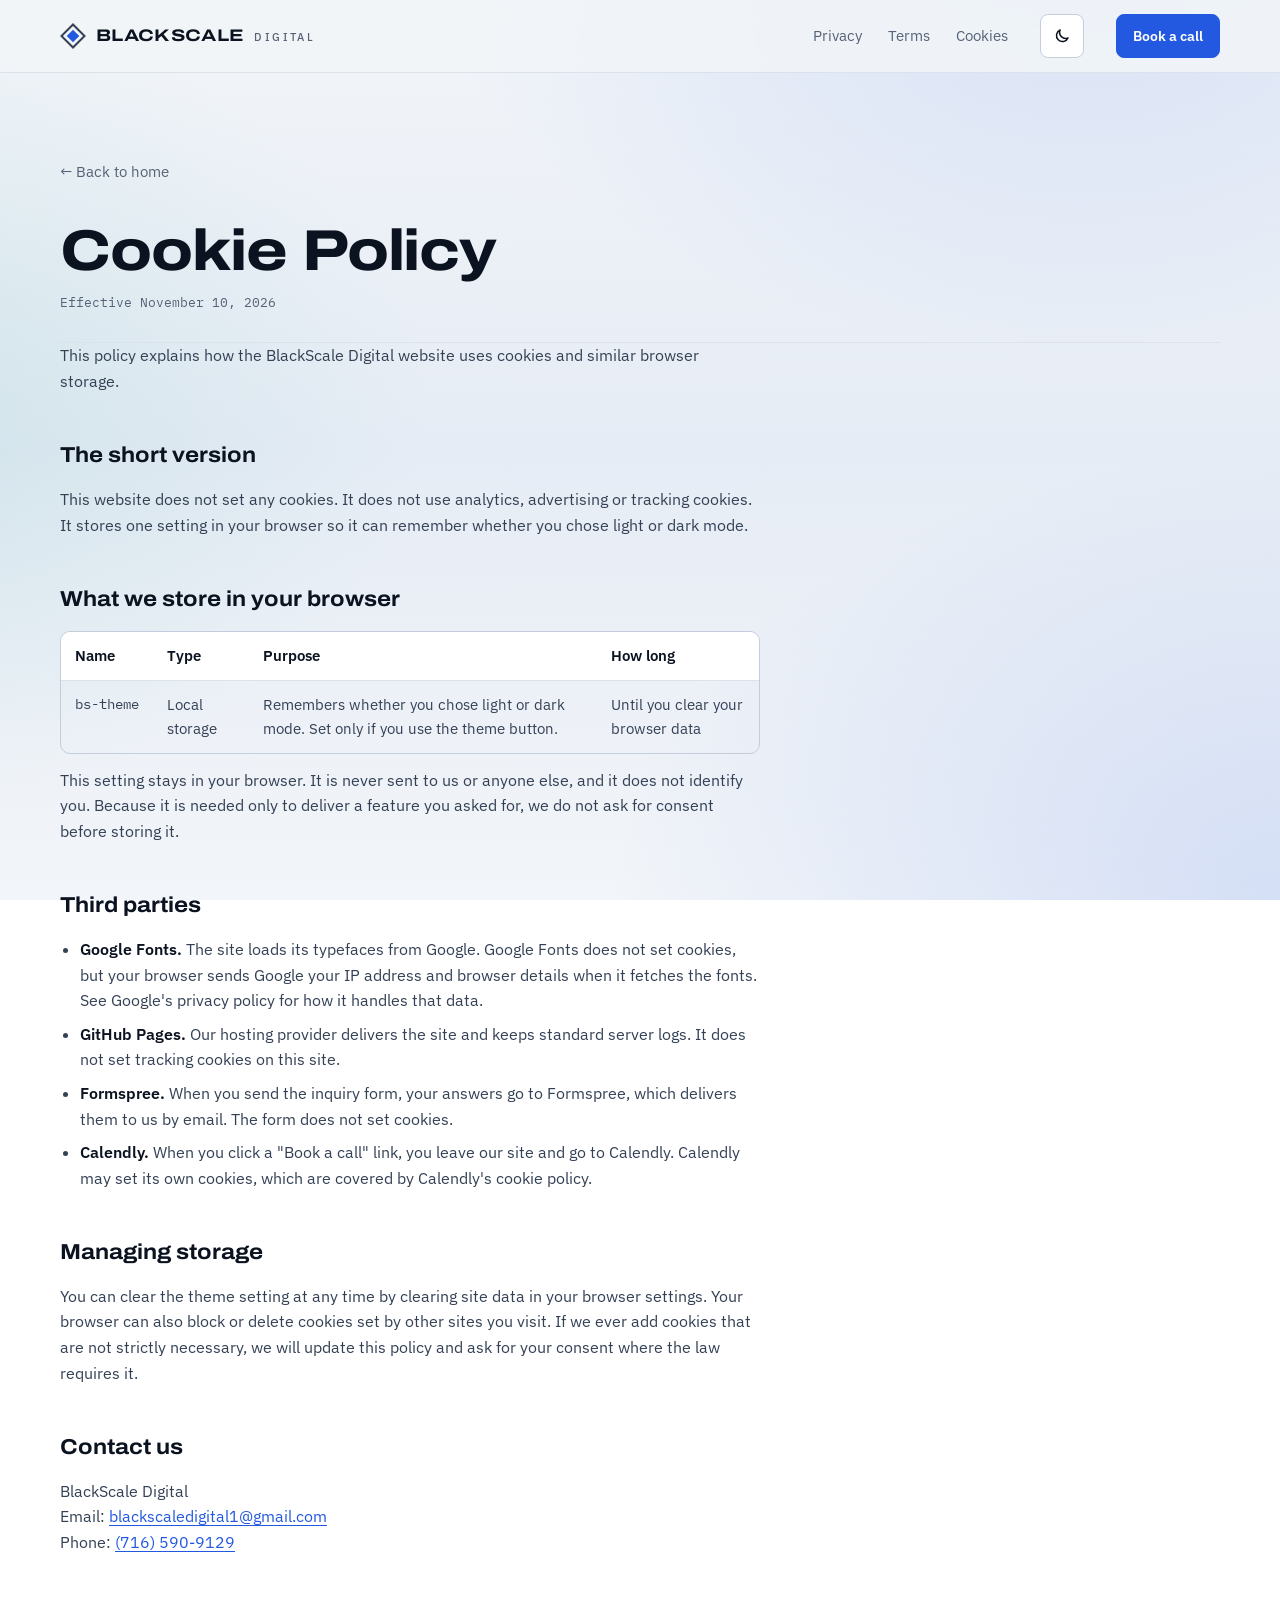
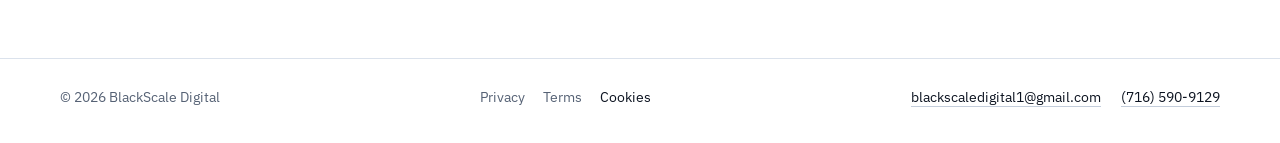
==== commit bc848134: "Add inquiry intake form; correct hosting provider in privacy and cookie pages" ====
--- a/cookies.html
+++ b/cookies.html
@@ -28,6 +28,7 @@
   </script>
 </head>
 <body>
+  <a class="skip" href="#main">Skip to content</a>
   <header class="site-header">
     <div class="wrap header-row">
       <a href="index.html" class="brand" aria-label="BlackScale home">
@@ -46,7 +47,7 @@
     </div>
   </header>
 
-  <main class="legal">
+  <main id="main" class="legal">
     <div class="wrap">
       <a class="back" href="index.html">← Back to home</a>
       <h1>Cookie Policy</h1>
@@ -59,7 +60,7 @@
 <p>This website does not set any cookies. It does not use analytics, advertising or tracking cookies. It stores one setting in your browser so it can remember whether you chose light or dark mode.</p>
 
 <h2>What we store in your browser</h2>
-<div class="table-wrap">
+<div class="table-wrap" tabindex="0" role="region" aria-label="Table, scrolls sideways on small screens">
   <table>
     <thead><tr><th>Name</th><th>Type</th><th>Purpose</th><th>How long</th></tr></thead>
     <tbody>
@@ -72,7 +73,8 @@
 <h2>Third parties</h2>
 <ul>
   <li><b>Google Fonts.</b> The site loads its typefaces from Google. Google Fonts does not set cookies, but your browser sends Google your IP address and browser details when it fetches the fonts. See Google's privacy policy for how it handles that data.</li>
-  <li><b>Netlify.</b> Our hosting provider delivers the site and keeps standard server logs. It does not set tracking cookies on this site.</li>
+  <li><b>GitHub Pages.</b> Our hosting provider delivers the site and keeps standard server logs. It does not set tracking cookies on this site.</li>
+      <li><b>Formspree.</b> When you send the inquiry form, your answers go to Formspree, which delivers them to us by email. The form does not set cookies.</li>
   <li><b>Calendly.</b> When you click a "Book a call" link, you leave our site and go to Calendly. Calendly may set its own cookies, which are covered by Calendly's cookie policy.</li>
 </ul>
 
--- a/style.css
+++ b/style.css
@@ -93,7 +93,7 @@
 
 *, *::before, *::after { box-sizing: border-box; }
 [hidden] { display: none !important; }
-html { scroll-behavior: smooth; -webkit-text-size-adjust: 100%; }
+html { scroll-behavior: smooth; scroll-padding-top: 96px; -webkit-text-size-adjust: 100%; }
 body {
   margin: 0;
   background:
@@ -126,6 +126,17 @@
 #traces { position: fixed; inset: 0; width: 100%; height: 100%; z-index: -1; pointer-events: none; opacity: var(--trace-opacity);
   -webkit-mask-image: radial-gradient(120% 90% at 50% 40%, #000 30%, rgb(0 0 0 / .55) 100%);
           mask-image: radial-gradient(120% 90% at 50% 40%, #000 30%, rgb(0 0 0 / .55) 100%); }
+
+/* ---------- Skip link and motion control ---------- */
+.skip { position: absolute; left: 12px; top: -60px; z-index: 50; padding: 12px 16px; border-radius: 8px; background: var(--accent); color: var(--accent-ink); font-weight: 600; text-decoration: none; }
+.skip:focus { top: calc(env(safe-area-inset-top, 0px) + 12px); }
+.motion-btn { display: inline-flex; align-items: center; gap: 8px; min-height: 44px; padding: 0 14px; border: 1px solid var(--line-strong); border-radius: 8px; background: transparent; color: var(--muted); font: inherit; font-size: 0.875rem; cursor: pointer; }
+.motion-btn:hover { color: var(--fg); background: var(--surface-2); }
+.motion-btn svg { width: 14px; height: 14px; }
+.motion-btn .i-play { display: none; }
+.motion-btn[aria-pressed="true"] .i-play { display: inline; }
+.motion-btn[aria-pressed="true"] .i-pause { display: none; }
+:root.motion-paused .eye, :root.motion-paused .scan, :root.motion-paused .led { animation-play-state: paused; }
 
 /* ---------- Header ---------- */
 .site-header {
@@ -284,6 +295,7 @@
 .status-dot { width: 8px; height: 8px; border-radius: 50%; background: var(--agent); box-shadow: 0 0 0 3px color-mix(in srgb, var(--agent) 25%, transparent); }
 .console.done .status-dot { background: var(--silver); box-shadow: none; }
 
+.console-controls { display: flex; flex-wrap: wrap; align-items: center; gap: 10px; }
 .tabs { display: flex; gap: 4px; padding: 4px; background: var(--bg); border: 1px solid var(--line); border-radius: 999px; }
 .tabs button {
   font: inherit;
@@ -297,7 +309,7 @@
   cursor: pointer;
   transition: background .2s, color .2s;
 }
-.tabs button span { font-family: var(--f-mono); font-size: 0.75rem; opacity: .7; margin-left: 2px; }
+.tabs button span { font-family: var(--f-mono); font-size: 0.75rem; color: var(--muted); margin-left: 2px; }
 .tabs button:hover { color: var(--fg); }
 .tabs button[aria-selected="true"] { background: var(--surface-2); color: var(--fg); box-shadow: inset 0 0 0 1px var(--line-strong); }
 .tabs button[aria-selected="true"]::before {
@@ -394,10 +406,10 @@
   animation: lineIn .4s ease-out;
 }
 .finding-title { display: grid; gap: 8px; align-content: start; }
-.sev { justify-self: start; font-family: var(--f-mono); font-size: 0.6875rem; letter-spacing: .06em; text-transform: uppercase; padding: 3px 8px; border-radius: 4px; }
-.sev-high { color: var(--fail); background: color-mix(in srgb, var(--fail) 15%, transparent); }
-.sev-med { color: var(--warn); background: color-mix(in srgb, var(--warn) 15%, transparent); }
-.sev-ok { color: var(--pass); background: color-mix(in srgb, var(--pass) 15%, transparent); }
+.sev { justify-self: start; font-family: var(--f-mono); font-size: 0.75rem; letter-spacing: .06em; text-transform: uppercase; padding: 3px 8px; border-radius: 4px; }
+.sev-high { color: var(--fail); background: color-mix(in srgb, var(--fail) 8%, transparent); }
+.sev-med { color: var(--warn); background: color-mix(in srgb, var(--warn) 8%, transparent); }
+.sev-ok { color: var(--pass); background: color-mix(in srgb, var(--pass) 8%, transparent); }
 .finding h3 { font-size: 1.125rem; font-stretch: 105%; line-height: 1.3; }
 .finding-meta { font-family: var(--f-mono); font-size: 0.8125rem; color: var(--muted); display: flex; flex-wrap: wrap; gap: 4px 14px; }
 .finding ol { margin: 0; padding-left: 18px; color: var(--silver); font-size: 0.875rem; display: grid; gap: 3px; }
@@ -435,8 +447,8 @@
 .about-foot { margin-top: 20px; color: var(--silver); max-width: 60ch; }
 
 /* Step tags */
-.tag { display: inline-block; vertical-align: 3px; margin-left: 6px; padding: 2px 7px; border: 1px solid var(--line-strong); border-radius: 4px; font-family: var(--f-body); font-stretch: 100%; font-size: 0.75rem; font-weight: 500; color: var(--muted); }
-.tag-main { color: var(--accent); border-color: color-mix(in srgb, var(--accent) 50%, transparent); }
+.step-tag { display: inline-block; vertical-align: 3px; margin-left: 6px; padding: 2px 7px; border: 1px solid var(--line-strong); border-radius: 4px; font-family: var(--f-body); font-stretch: 100%; font-size: 0.75rem; font-weight: 500; color: var(--muted); }
+.step-tag-main { color: var(--accent); border-color: color-mix(in srgb, var(--accent) 50%, transparent); }
 
 /* ---------- Process ---------- */
 .process { border-block: 1px solid var(--line); background: color-mix(in srgb, var(--surface) 72%, transparent); backdrop-filter: blur(2px); }
@@ -510,6 +522,52 @@
 .log-list { list-style: none; padding: 0 !important; }
 .log-list li { display: grid; grid-template-columns: 64px minmax(0, 1fr); gap: 12px; padding: 8px 0; border-top: 1px solid var(--line); }
 
+/* ---------- Inquiry form ---------- */
+.closing h2 { margin-bottom: 40px; }
+.contact-grid { display: grid; grid-template-columns: minmax(0, 0.8fr) minmax(0, 1.2fr); gap: clamp(32px, 5vw, 64px); align-items: start; }
+.contact-intro { font-size: var(--step-1); color: var(--fg); line-height: 1.5; }
+.next-steps { list-style: none; counter-reset: step; margin: 28px 0 0; padding: 0; display: grid; }
+.next-steps li { counter-increment: step; display: grid; grid-template-columns: 32px minmax(0, 1fr); gap: 12px; padding: 14px 0; border-top: 1px solid var(--line); color: var(--muted); }
+.next-steps li::before { content: counter(step, decimal-leading-zero); font-family: var(--f-mono); font-size: 0.8125rem; color: var(--accent); padding-top: 2px; }
+.next-steps b { color: var(--fg); font-weight: 600; }
+.contact-alt { margin-top: 20px; color: var(--muted); }
+.contact-alt a { color: var(--fg); text-decoration: underline; text-decoration-color: var(--line-strong); text-underline-offset: 4px; }
+
+.intake { background: var(--surface); border: 1px solid var(--line-strong); border-radius: 12px; padding: clamp(20px, 3vw, 32px); display: grid; gap: 20px; min-width: 0; }
+.form-row { display: grid; gap: 16px; margin: 0; padding: 0; border: 0; min-width: 0; }
+.form-row.two { grid-template-columns: repeat(2, minmax(0, 1fr)); }
+.field-wrap { display: grid; gap: 6px; min-width: 0; align-content: start; }
+.intake label, .intake legend { font-weight: 500; color: var(--fg); }
+.intake legend { padding: 0; margin-bottom: 8px; }
+.req, .opt { font-weight: 400; font-size: 0.8125rem; color: var(--muted); margin-left: 6px; }
+.intake input[type="text"], .intake input[type="email"], .intake input[type="tel"], .intake select, .intake textarea {
+  width: 100%; min-height: 48px; padding: 10px 12px; font: inherit; color: var(--fg);
+  background: var(--bg); border: 1px solid var(--line-strong); border-radius: 8px;
+}
+.intake textarea { resize: vertical; min-height: 110px; }
+.intake textarea::placeholder { color: var(--muted); }
+.intake input:focus-visible, .intake select:focus-visible, .intake textarea:focus-visible { outline: 2px solid var(--accent); outline-offset: 1px; border-color: var(--accent); }
+.intake .field-wrap [aria-invalid="true"] { border-color: var(--fail); }
+a[href^="tel:"] { white-space: nowrap; }
+.checks { display: grid; gap: 2px; }
+.checks.inline { display: flex; flex-wrap: wrap; gap: 2px 20px; }
+.check { display: flex; align-items: center; gap: 10px; min-height: 44px; font-weight: 400 !important; color: var(--silver) !important; cursor: pointer; }
+.check input { width: 18px; height: 18px; margin: 0; flex: none; accent-color: var(--accent); }
+.check.consent { align-items: flex-start; padding-top: 4px; }
+.check.consent input { margin-top: 3px; }
+.check a { color: var(--accent); }
+.intake .err { color: var(--fail); font-size: 0.875rem; line-height: 1.4; margin: 0; }
+.intake .err:empty { display: none; }
+.hp { position: absolute; left: -10000px; width: 1px; height: 1px; overflow: hidden; }
+.form-actions { display: flex; flex-wrap: wrap; align-items: center; gap: 12px 16px; }
+.intake .form-status { margin: 0; color: var(--muted); font-size: 0.9375rem; }
+.intake .form-status.ok { color: var(--pass); }
+.intake .form-status.bad { color: var(--fail); }
+.intake.sent .form-row, .intake.sent .form-actions .btn { display: none; }
+.intake.sent .form-status { font-size: var(--step-1); color: var(--fg); }
+.closing .contact-intro { font-size: var(--step-1); color: var(--fg); margin: 0; }
+.closing .contact-alt { font-size: var(--step-0); margin: 20px 0 0; }
+
 /* ---------- Responsive ---------- */
 @media (max-width: 960px) {
   .console-body { grid-template-columns: minmax(0, 1fr); }
@@ -517,7 +575,7 @@
   .log { max-height: 300px; }
   .finding { grid-template-columns: minmax(0, 1fr); }
   .agent-grid, .aud-grid { grid-template-columns: minmax(0, 1fr); }
-  .hero-grid, .about-grid { grid-template-columns: minmax(0, 1fr); }
+  .hero-grid, .about-grid, .contact-grid { grid-template-columns: minmax(0, 1fr); }
   .record { max-width: 560px; }
   .about-grid { gap: 0; }
   .steps { grid-template-columns: repeat(2, minmax(0, 1fr)); }
@@ -532,6 +590,7 @@
   .nav.open .nav-book { display: flex; color: var(--accent); font-weight: 600; }
   .header-row > .btn-small { display: none; }
   .about-list > div { grid-template-columns: minmax(0, 1fr); gap: 4px; }
+  .form-row.two { grid-template-columns: minmax(0, 1fr); }
   .report-meta { grid-template-columns: repeat(2, minmax(0, 1fr)); }
   .record-meta > div { padding: 10px 12px; }
   .footer-row { flex-direction: column; }
@@ -540,7 +599,8 @@
   .hero h1 { font-stretch: 106%; }
   .fair-row { grid-template-columns: minmax(0, 1fr) 48px; }
   .fair-row .bar { grid-column: 1 / -1; grid-row: 2; }
-  .tabs { width: 100%; }
+  .console-controls, .tabs { width: 100%; }
+  .console-controls .motion-btn { order: 2; }
   .tabs button { flex: 1; padding-inline: 6px; }
   .steps { grid-template-columns: minmax(0, 1fr); }
   .screen { min-height: 0; padding: 14px; }
